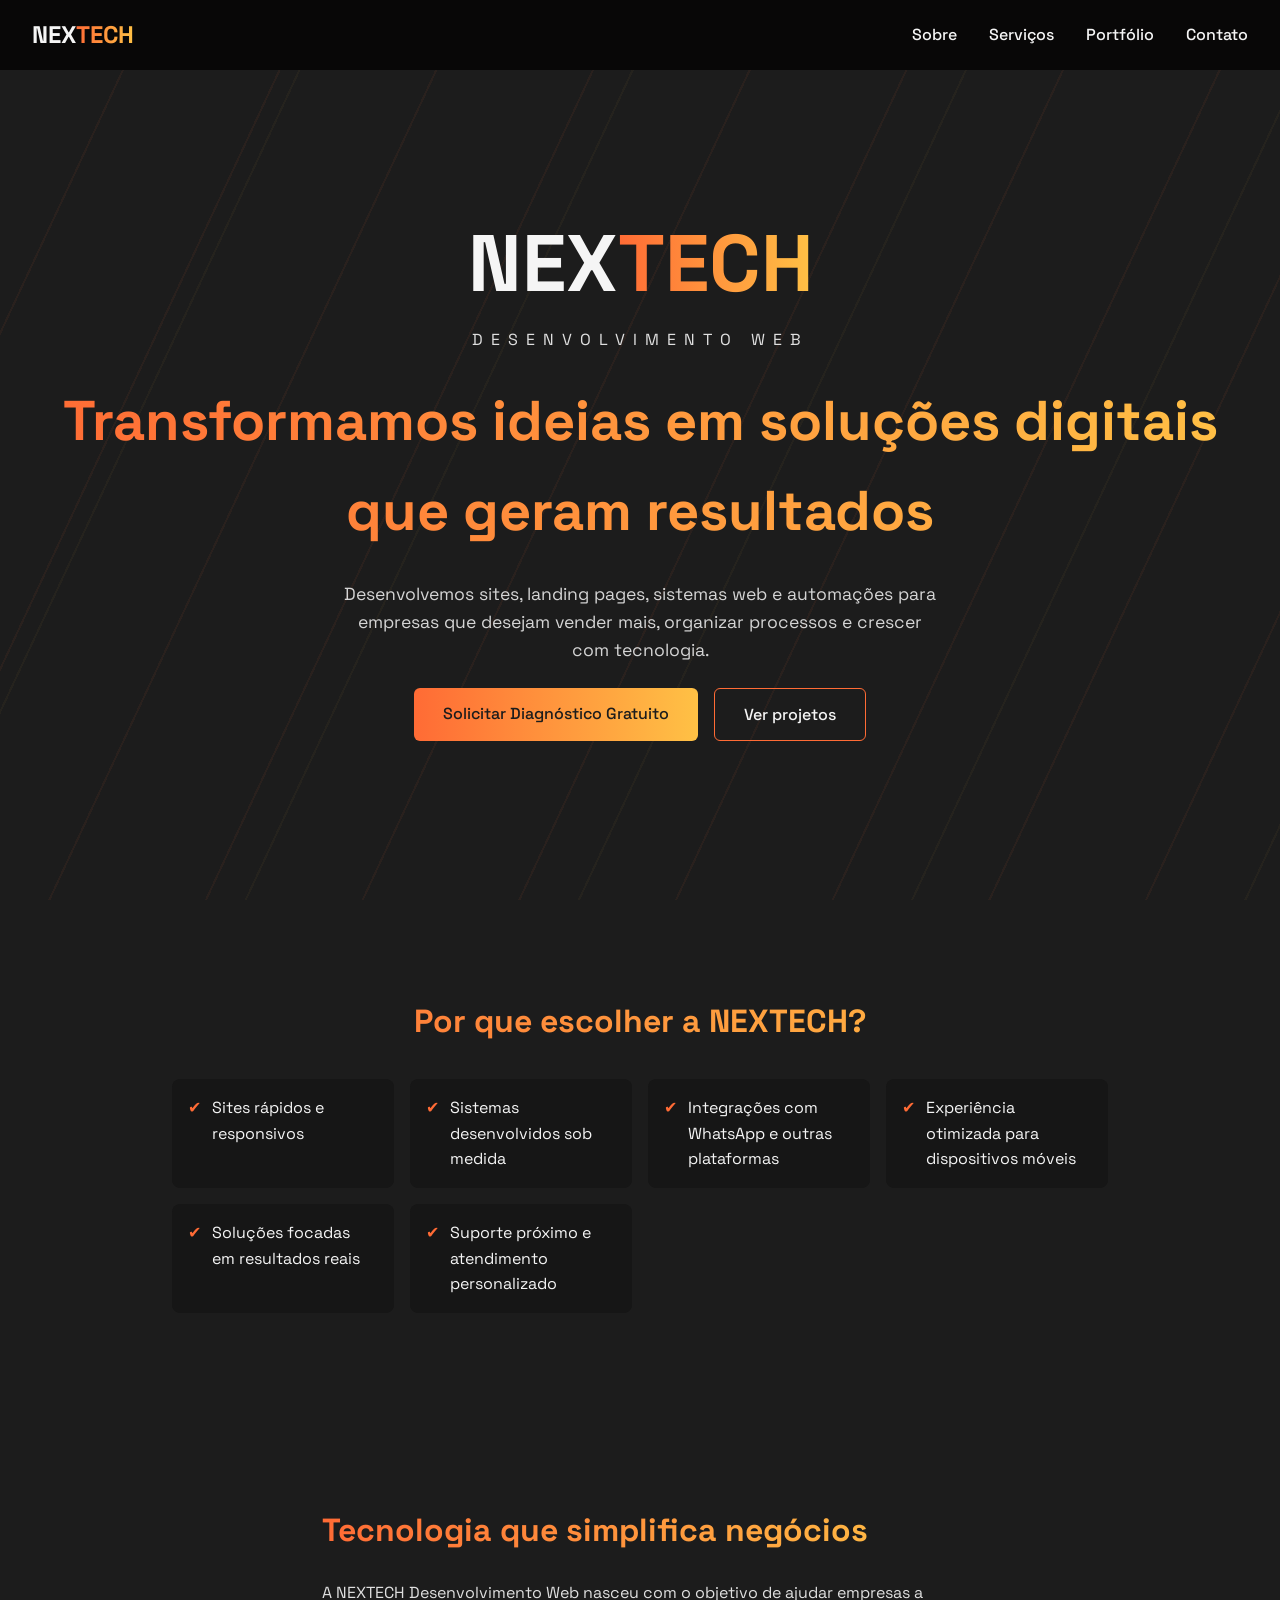
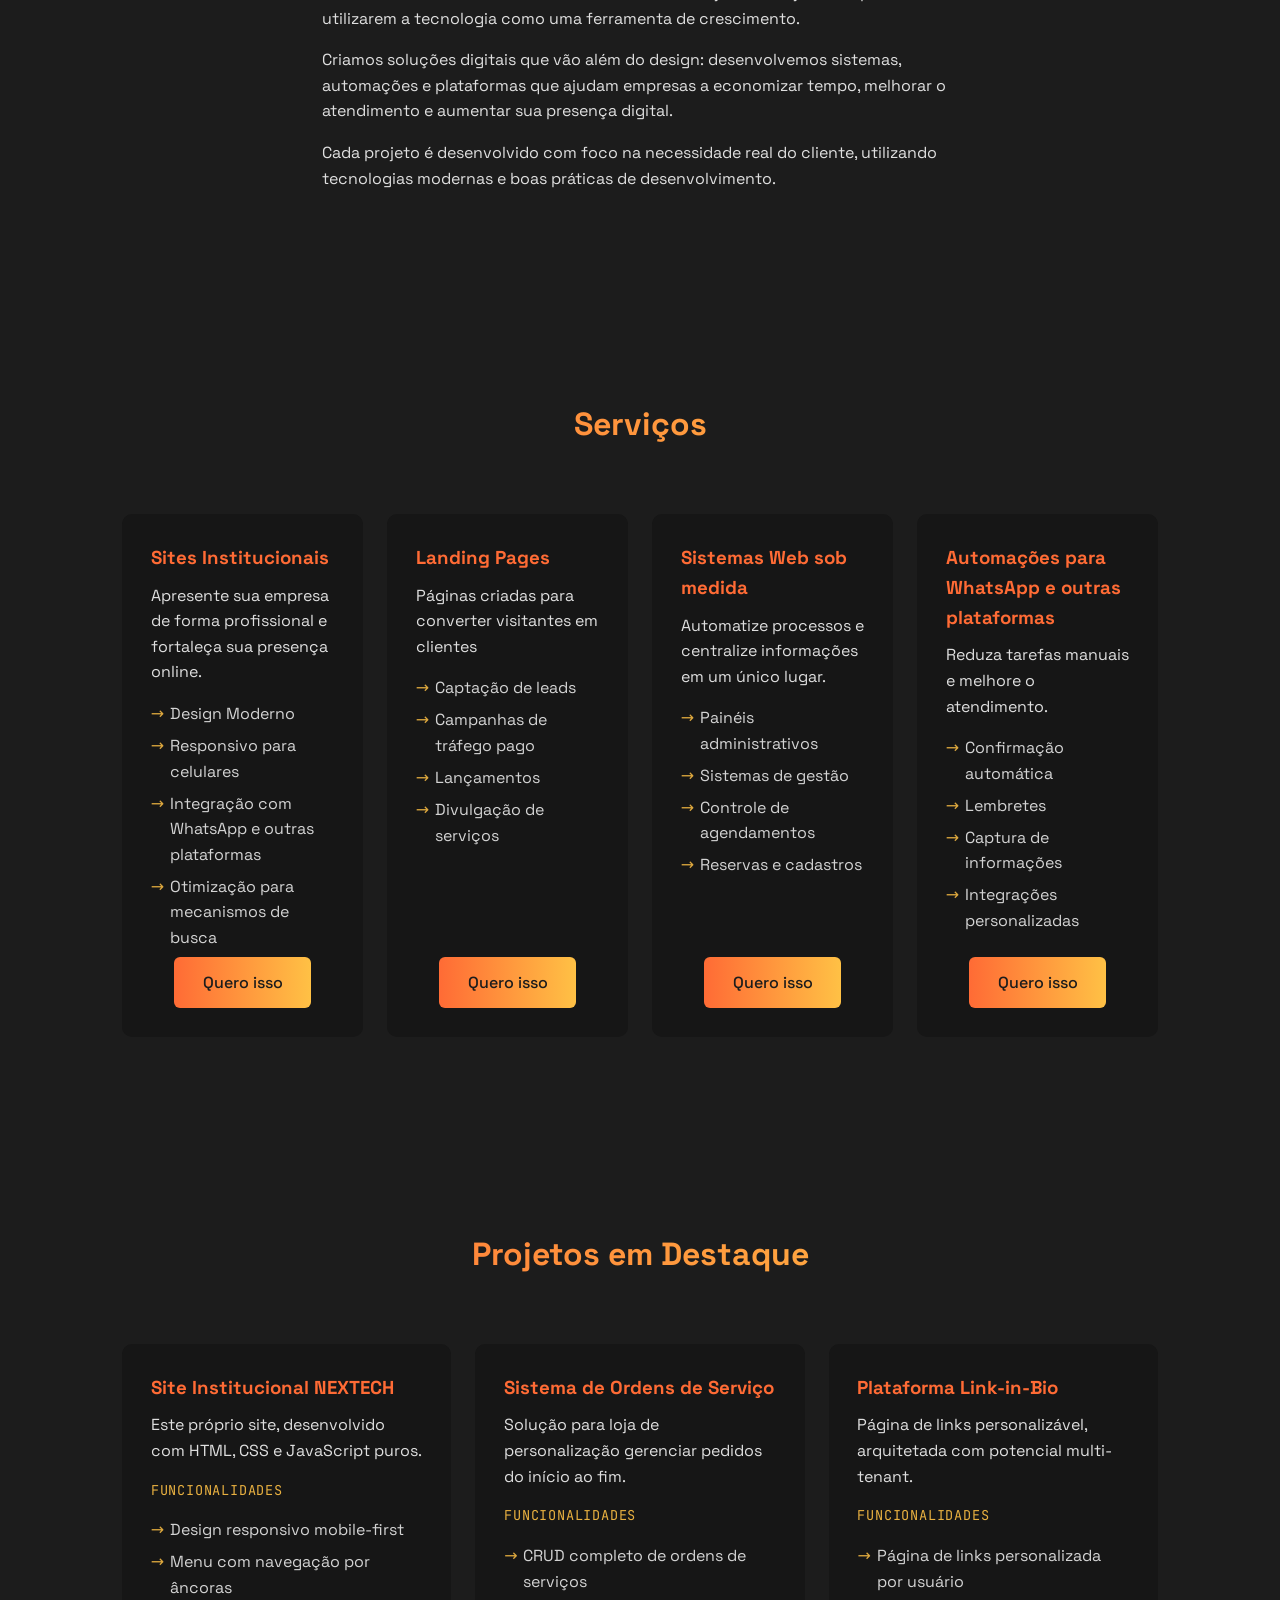
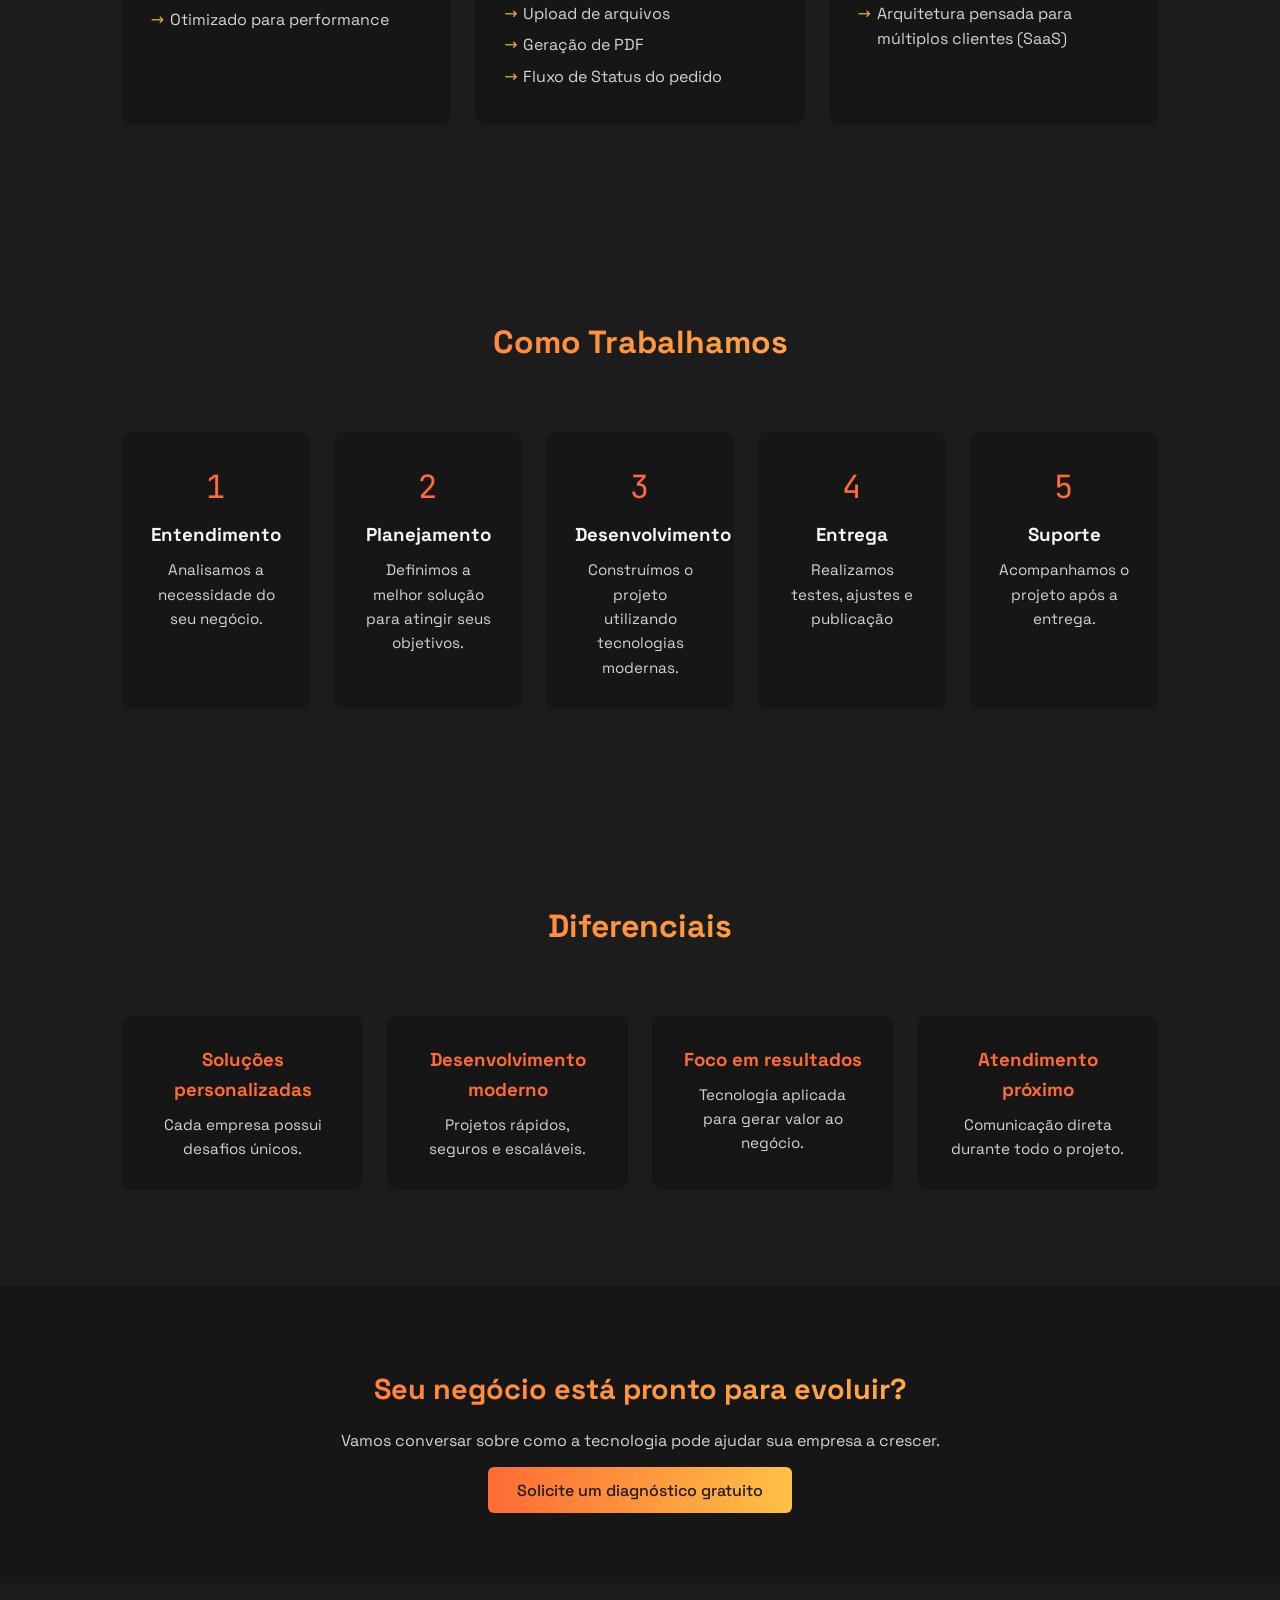
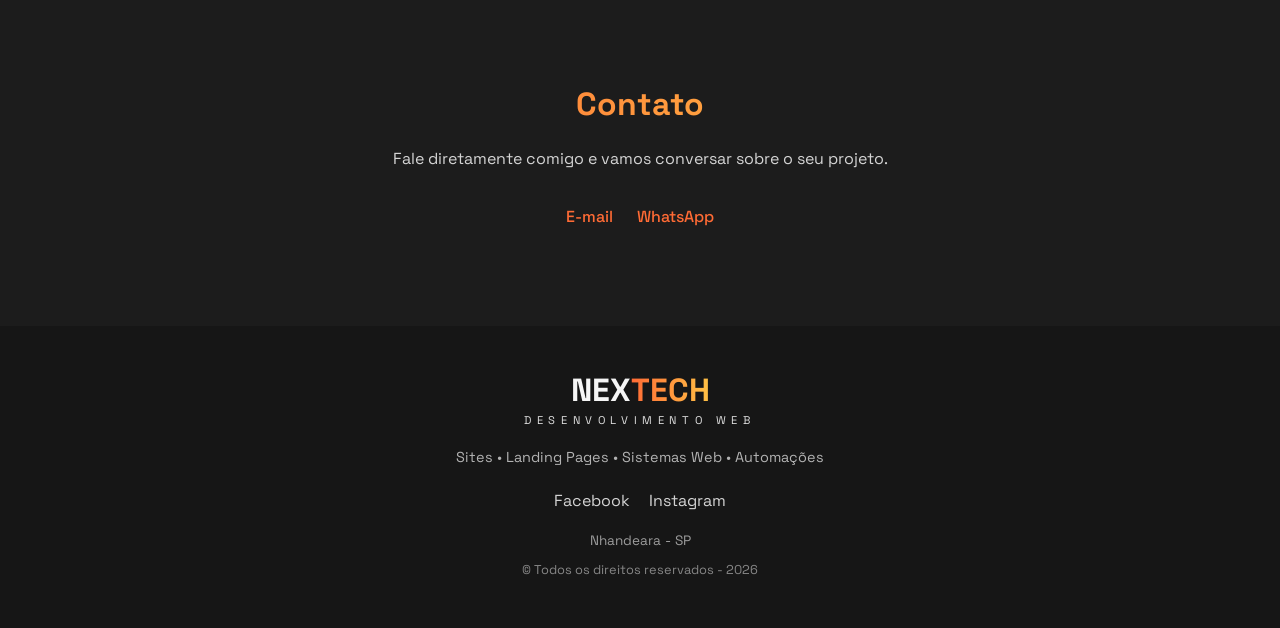
==== site/index.html @ a47fb8a9 "Fontes locais, publica só a pasta site/ e adiciona security.txt - Space Grotesk e JetBrains Mono ser" ====
<!doctype html>
<html lang="pt-br">
  <head>
    <meta charset="UTF-8" />
    <meta name="viewport" content="width=device-width, initial-scale=1.0" />
    <link rel="preload" href="fonts/space-grotesk-latin-400-normal.woff2" as="font" type="font/woff2" crossorigin />
    <link rel="preload" href="fonts/space-grotesk-latin-700-normal.woff2" as="font" type="font/woff2" crossorigin />
    <link rel="stylesheet" href="index.css" />
    <title>NEXTECH - Desenvolvimento Web</title>
  </head>
  <body>
    <header>
      <nav>
        <a href="#hero" class="logo">
          <span class="marca-nex">NEX</span><span class="marca-tech">TECH</span>
        </a>
        <ul class="nav-menu">
          <li><a href="#sobre">Sobre</a></li>
          <li><a href="#servicos">Serviços</a></li>
          <li><a href="#portfolio">Portfólio</a></li>
          <li><a href="#contato">Contato</a></li>
        </ul>
        <button class="menu-toggle" aria-label="Abrir menu">
          <span></span>
          <span></span>
          <span></span>
        </button>
      </nav>
    </header>
    <main>
      <section id="hero">
        <p class="marca"><span class="marca-nex">NEX</span><span class="marca-tech">TECH</span></p>
        <p class="marca-sub">DESENVOLVIMENTO WEB</p>
        <h1>Transformamos ideias em soluções digitais que geram resultados</h1>
        <p class="subtitle">
          Desenvolvemos sites, landing pages, sistemas web e automações para empresas que desejam
          vender mais, organizar processos e crescer com tecnologia.
        </p>
        <div class="hero-cta">
          <a href="#contato" class="btn btn-primary">Solicitar Diagnóstico Gratuito</a>
          <a href="#portfolio" class="btn btn-secondary">Ver projetos</a>
        </div>
      </section>

      <section id="credibilidade">
        <h2>Por que escolher a NEXTECH?</h2>
        <ul class="credibilidade-lista">
          <li>Sites rápidos e responsivos</li>
          <li>Sistemas desenvolvidos sob medida</li>
          <li>Integrações com WhatsApp e outras plataformas</li>
          <li>Experiência otimizada para dispositivos móveis</li>
          <li>Soluções focadas em resultados reais</li>
          <li>Suporte próximo e atendimento personalizado</li>
        </ul>
      </section>

      <section id="sobre">
        <h2>Tecnologia que simplifica negócios</h2>
        <p>
          A NEXTECH Desenvolvimento Web nasceu com o objetivo de ajudar empresas a utilizarem a tecnologia
          como uma ferramenta de crescimento.
        </p>
        <p>
          Criamos soluções digitais que vão além do design: desenvolvemos sistemas, automações e
          plataformas que ajudam empresas a economizar tempo, melhorar o atendimento e aumentar sua
          presença digital.
        </p>
        <p>
          Cada projeto é desenvolvido com foco na necessidade real do cliente, utilizando
          tecnologias modernas e boas práticas de desenvolvimento.
        </p>
      </section>

      <section id="servicos">
        <h2>Serviços</h2>

        <div class="servico-card">
          <h3>Sites Institucionais</h3>
          <p>Apresente sua empresa de forma profissional e fortaleça sua presença online.</p>
          <ul>
            <li>Design Moderno</li>
            <li>Responsivo para celulares</li>
            <li>Integração com WhatsApp e outras plataformas</li>
            <li>Otimização para mecanismos de busca</li>
          </ul>
          <a
            href="https://wa.me/5517997565260?text=Olá!%20Quero%20um%20orçamento%20de%20site%20institucional%20para%20minha%20empresa."
            class="btn btn-primary"
            target="_blank"
            rel="noopener noreferrer"
            >Quero isso</a
          >
        </div>

        <div class="servico-card">
          <h3>Landing Pages</h3>
          <p>Páginas criadas para converter visitantes em clientes</p>
          <ul>
            <li>Captação de leads</li>
            <li>Campanhas de tráfego pago</li>
            <li>Lançamentos</li>
            <li>Divulgação de serviços</li>
          </ul>
          <a
            href="https://wa.me/5517997565260?text=Olá!%20Quero%20um%20orçamento%20de%20landing%20page%20para%20minha%20empresa."
            class="btn btn-primary"
            target="_blank"
            rel="noopener noreferrer"
            >Quero isso</a
          >
        </div>

        <div class="servico-card">
          <h3>Sistemas Web sob medida</h3>
          <p>Automatize processos e centralize informações em um único lugar.</p>
          <ul>
            <li>Painéis administrativos</li>
            <li>Sistemas de gestão</li>
            <li>Controle de agendamentos</li>
            <li>Reservas e cadastros</li>
          </ul>
          <a
            href="https://wa.me/5517997565260?text=Olá!%20Quero%20um%20orçamento%20de%20sistema%20web%20sob%20medida%20para%20minha%20empresa."
            class="btn btn-primary"
            target="_blank"
            rel="noopener noreferrer"
            >Quero isso</a
          >
        </div>

        <div class="servico-card">
          <h3>Automações para WhatsApp e outras plataformas</h3>
          <p>Reduza tarefas manuais e melhore o atendimento.</p>
          <ul>
            <li>Confirmação automática</li>
            <li>Lembretes</li>
            <li>Captura de informações</li>
            <li>Integrações personalizadas</li>
          </ul>
          <a
            href="https://wa.me/5517997565260?text=Olá!%20Quero%20um%20orçamento%20de%20automação%20para%20WhatsApp%20para%20minha%20empresa."
            class="btn btn-primary"
            target="_blank"
            rel="noopener noreferrer"
            >Quero isso</a
          >
        </div>
      </section>

      <section id="portfolio">
        <h2>Projetos em Destaque</h2>

        <div class="projeto-card">
          <h3>Site Institucional NEXTECH</h3>
          <p>Este próprio site, desenvolvido com HTML, CSS e JavaScript puros.</p>
          <p class="projeto-funcionalidades-titulo">Funcionalidades</p>
          <ul>
            <li>Design responsivo mobile-first</li>
            <li>Menu com navegação por âncoras</li>
            <li>Otimizado para performance</li>
          </ul>
        </div>
        <div class="projeto-card">
          <h3>Sistema de Ordens de Serviço</h3>
          <p>Solução para loja de personalização gerenciar pedidos do início ao fim.</p>
          <p class="projeto-funcionalidades-titulo">Funcionalidades</p>
          <ul>
            <li>CRUD completo de ordens de serviços</li>
            <li>Upload de arquivos</li>
            <li>Geração de PDF</li>
            <li>Fluxo de Status do pedido</li>
          </ul>
        </div>
        <div class="projeto-card">
          <h3>Plataforma Link-in-Bio</h3>
          <p>Página de links personalizável, arquitetada com potencial multi-tenant.</p>
          <p class="projeto-funcionalidades-titulo">Funcionalidades</p>
          <ul>
            <li>Página de links personalizada por usuário</li>
            <li>Arquitetura pensada para múltiplos clientes (SaaS)</li>
          </ul>
        </div>
      </section>

      <section id="como-trabalhamos">
        <h2>Como Trabalhamos</h2>
        <div class="etapa">
          <span class="etapa-numero">1</span>
          <h3>Entendimento</h3>
          <p>Analisamos a necessidade do seu negócio.</p>
        </div>
        <div class="etapa">
          <span class="etapa-numero">2</span>
          <h3>Planejamento</h3>
          <p>Definimos a melhor solução para atingir seus objetivos.</p>
        </div>
        <div class="etapa">
          <span class="etapa-numero">3</span>
          <h3>Desenvolvimento</h3>
          <p>Construímos o projeto utilizando tecnologias modernas.</p>
        </div>
        <div class="etapa">
          <span class="etapa-numero">4</span>
          <h3>Entrega</h3>
          <p>Realizamos testes, ajustes e publicação</p>
        </div>
        <div class="etapa">
          <span class="etapa-numero">5</span>
          <h3>Suporte</h3>
          <p>Acompanhamos o projeto após a entrega.</p>
        </div>
      </section>

      <section id="diferenciais">
        <h2>Diferenciais</h2>

        <div class="diferencial-card">
          <h3>Soluções personalizadas</h3>
          <p>Cada empresa possui desafios únicos.</p>
        </div>
        <div class="diferencial-card">
          <h3>Desenvolvimento moderno</h3>
          <p>Projetos rápidos, seguros e escaláveis.</p>
        </div>
        <div class="diferencial-card">
          <h3>Foco em resultados</h3>
          <p>Tecnologia aplicada para gerar valor ao negócio.</p>
        </div>
        <div class="diferencial-card">
          <h3>Atendimento próximo</h3>
          <p>Comunicação direta durante todo o projeto.</p>
        </div>
      </section>

      <section id="cta-final">
        <h2>Seu negócio está pronto para evoluir?</h2>
        <p>Vamos conversar sobre como a tecnologia pode ajudar sua empresa a crescer.</p>
        <a href="#contato" class="btn btn-primary">Solicite um diagnóstico gratuito</a>
      </section>

      <section id="contato">
        <h2>Contato</h2>
        <p>Fale diretamente comigo e vamos conversar sobre o seu projeto.</p>
        <ul class="contato-lista">
          <li><a href="mailto:nextechwebstudio@gmail.com">E-mail</a></li>
          <li>
            <a
              href="https://wa.me/5517997565260?text=Olá!%20Vim%20do%20site%20da%20NEXTECH%20e%20gostaria%20de%20um%20orçamento."
              >WhatsApp</a
            >
          </li>
        </ul>
      </section>
    </main>
    <footer>
      <p class="footer-marca">
        <span class="marca-nex">NEX</span><span class="marca-tech">TECH</span>
      </p>
      <p class="marca-sub">DESENVOLVIMENTO WEB</p>
      <p class="footer-tagline">Sites &bull; Landing Pages &bull; Sistemas Web &bull; Automações</p>
      <ul class="footer-redes">
        <li><a href="https://www.facebook.com/share/1C4meRafsn/">Facebook</a></li>
        <li><a href="https://www.instagram.com/nextech.webstudio/">Instagram</a></li>
      </ul>
      <p class="footer-localizacao">Nhandeara - SP</p>
      <p>&copy; Todos os direitos reservados - 2026</p>
    </footer>
    <script src="index.js"></script>
  </body>
</html>
---- site/index.css ----
/* Fontes hospedadas no próprio site (licença OFL em fonts/) */
@font-face {
  font-family: 'Space Grotesk';
  font-style: normal;
  font-weight: 400;
  font-display: swap;
  src: url('fonts/space-grotesk-latin-400-normal.woff2') format('woff2');
}

@font-face {
  font-family: 'Space Grotesk';
  font-style: normal;
  font-weight: 500;
  font-display: swap;
  src: url('fonts/space-grotesk-latin-500-normal.woff2') format('woff2');
}

@font-face {
  font-family: 'Space Grotesk';
  font-style: normal;
  font-weight: 700;
  font-display: swap;
  src: url('fonts/space-grotesk-latin-700-normal.woff2') format('woff2');
}

@font-face {
  font-family: 'JetBrains Mono';
  font-style: normal;
  font-weight: 400;
  font-display: swap;
  src: url('fonts/jetbrains-mono-latin-400-normal.woff2') format('woff2');
}

@font-face {
  font-family: 'JetBrains Mono';
  font-style: normal;
  font-weight: 500;
  font-display: swap;
  src: url('fonts/jetbrains-mono-latin-500-normal.woff2') format('woff2');
}

* {
  margin: 0;
  padding: 0;
  box-sizing: border-box;
}

:root {
  --bg: #1c1c1c;
  --bg-dark: rgba(18, 18, 18 , 0.55);
  --text: #f5f5f5;
  --laranja: #ff6b35;
  --dourado: #ffc145;
  --gradiente: linear-gradient(90deg, var(--laranja), var(--dourado));
}

body {
  background-color: var(--bg);
  color: var(--text);
  font-family: 'Space Grotesk', system-ui, sans-serif;
  line-height: 1.6;
  background-image:
    repeating-linear-gradient(
      115deg,
      transparent 0px,
      transparent 140px,
      rgba(255, 107, 53, 0.06) 140px,
      rgba(255, 107, 53, 0.06) 142px
    ),
    repeating-linear-gradient(
      115deg,
      transparent 0px,
      transparent 300px,
      rgba(255, 193, 69, 0.04) 300px,
      rgba(255, 193, 69, 0.04) 302px
  );
  background-attachment: fixed;
}

h1, h2 {
  font-family: 'Space Grotesk', sans-serif;
  font-weight: 700;
  background: var(--gradiente);
  -webkit-background-clip: text;
  background-clip: text;
  color: transparent;
}

h3 {
  font-family: 'Space Grotesk', sans-serif;
  font-weight: 700;
}

.eyebrow,
.etapa-numero {
  font-family: 'JetBrains Mono', monospace;
  letter-spacing: 0.05em;
}

header {
  position: fixed;
  top: 0;
  left: 0;
  width: 100%;
  background-color: #080707;
  z-index: 1000;
}

nav {
  display: flex;
  align-items: center;
  justify-content: space-between;
  padding: 1rem 2rem;
  position: relative;
}

.logo {
  font-family: 'Space Grotesk', sans-serif;
  font-size: 1.5rem;
  font-weight: 700;
  color: var(--text);
  text-decoration: none;
}

.nav-menu {
  display: flex;
  gap: 2rem;
  list-style: none;
}

.nav-menu a {
  color: var(--text);
  text-decoration: none;
  font-weight: 500;
}

.menu-toggle {
  display: none;
}

#hero {
  min-height: 100vh;
  display: flex;
  flex-direction: column;
  justify-content: center;
  align-items: center;
  text-align: center;
  padding: 8rem 2rem 4rem;
  gap: 1.5rem;
}

#hero h1 {
  font-size: clamp(2rem, 5vw, 3.5rem);
  font-weight: 700;
}

#hero .subtitle {
  max-width: 600px;
  font-size: 1.1rem;
  opacity: 0.85;
}

.hero-cta {
  display: flex;
  gap: 1rem;
  flex-wrap: wrap;
  justify-content: center;
}

.btn-primary {
  background: var(--gradiente);
  color: var(--bg);
}

.btn-secondary {
  border: 1px solid var(--laranja);
  color: var(--text);
}

.btn {
  padding: 0.8rem 1.8rem;
  border-radius: 6px;
  text-decoration: none;
  font-weight: 500;
  transition: transform 0.2s ease;
}

.btn:hover {
  transform: translateY(-2px);
}

#credibilidade {
  padding: 6rem 2rem;
  max-width: 1000px;
  margin: 0 auto;
  text-align: center;
}

#credibilidade h2 {
  font-size: 2rem;
  margin-bottom: 2rem;
}

.credibilidade-lista {
  list-style: none;
  display: grid;
  grid-template-columns: repeat(auto-fit, minmax(220px, 1fr));
  gap: 1rem;
  text-align: left;
}

.credibilidade-lista li {
  background-color: var(--bg-dark);
  padding: 1rem 1.2rem 1rem 2.5rem;
  border-radius: 8px;
  position: relative;
}

.credibilidade-lista li::before {
  content: '\2714';
  color: var(--laranja);
  position: absolute;
  left: 1rem;
  top: 1rem;
}

#sobre {
  padding: 6rem 2rem;
  max-width: 700px;
  margin: 0 auto;
}

#sobre h2 {
  font-size: 2rem;
  margin-bottom: 1.5rem;
}

#sobre p {
  margin-bottom: 1rem;
  opacity: 0.9;
}

#servicos {
  padding: 6rem 2rem;
  max-width: 1100px;
  margin: 0 auto;
  text-align: center;
  display: grid;
  grid-template-columns: repeat(auto-fit, minmax(240px, 1fr));
  gap: 1.5rem;
}

#servicos h2 {
  font-size: 2rem;
  margin-bottom: 2.5rem;
  grid-column: 1 / -1;
}

.servico-card {
  background-color: var(--bg-dark);
  border-radius: 10px;
  padding: 1.8rem;
  text-align: left;
  display: flex;
  flex-direction: column;
}

.servico-card .btn{
  margin-top: auto;
  align-self: center;
}

.servico-card h3 {
  color: var(--laranja);
  margin-bottom: 0.6rem;
}

.servico-card p {
  margin-bottom: 1rem;
  opacity: 0.9;
}

.servico-card ul {
  list-style: none;
}

.servico-card li {
  padding-left: 1.2rem;
  position: relative;
  margin-bottom: 0.4rem;
  opacity: 0.85;
}

.servico-card li::before {
  content: '\2192';
  color: var(--dourado);
  position: absolute;
  left: 0;
}

#portfolio {
  padding: 6rem 2rem;
  max-width: 1100px;
  margin: 0 auto;
  text-align: center;
  display: grid;
  grid-template-columns: repeat(auto-fit, minmax(260px, 1fr));
  gap: 1.5rem;
}

#portfolio h2 {
  font-size: 2rem;
  margin-bottom: 2.5rem;
  grid-column: 1 / -1;
}

.projeto-card {
  background-color: var(--bg-dark);
  border-radius: 10px;
  padding: 1.8rem;
  text-align: left;
}

.projeto-card h3 {
  color: var(--laranja);
  margin-bottom: 0.6rem;
}

.projeto-card p {
  margin-bottom: 1rem;
  opacity: 0.9;
}

.projeto-funcionalidades-titulo {
  font-family: 'JetBrains Mono', monospace;
  font-size: 0.85rem;
  letter-spacing: 0.05rem;
  color: var(--dourado);
  margin-bottom: 0.5rem;
  text-transform: uppercase;
}

.projeto-card ul {
  list-style: none;
}

.projeto-card li {
  padding-left: 1.2rem;
  position: relative;
  margin-bottom: 0.4rem;
  opacity: 0.85;
}

.projeto-card li::before {
  content: '\2192';
  color: var(--dourado);
  position: absolute;
  left: 0;
}

#como-trabalhamos {
  padding: 6rem 2rem;
  max-width: 1100px;
  margin: 0 auto;
  text-align: center;
  display: grid;
  grid-template-columns: repeat(auto-fit, minmax(180px, 1fr));
  gap: 1.5rem;
}

#como-trabalhamos h2 {
  font-size: 2rem;
  margin-bottom: 2.5rem;
  grid-column: 1 / -1;
}

.etapa {
  background-color: var(--bg-dark);
  border-radius: 10px;
  padding: 1.8rem;
}

.etapa-numero {
  display: block;
  font-size: 2rem;
  color: var(--laranja);
  margin-bottom: 0.5rem;
}

.etapa h3 {
  margin-bottom: 0.5rem;
}

.etapa p {
  opacity: 0.85;
  font-size: 0.95rem;
}

#diferenciais {
  padding: 6rem 2rem;
  max-width: 1100px;
  margin: 0 auto;
  text-align: center;
  display: grid;
  grid-template-columns: repeat(auto-fit, minmax(220px, 1fr));
  gap: 1.5rem;
}

#diferenciais h2 {
  font-size: 2rem;
  margin-bottom: 2.5rem;
  grid-column: 1 / -1;
}

.diferencial-card {
  background-color: var(--bg-dark);
  border-radius: 10px;
  padding: 1.8rem;
}

.diferencial-card h3 {
  color: var(--laranja);
  margin-bottom: 0.5rem;
}

.diferencial-card p {
  opacity: 0.85;
  font-size: 0.95rem;
}

#cta-final {
  padding: 5rem 2rem;
  text-align: center;
  background-color: var(--bg-dark);
}

#cta-final h2 {
  font-size: 1.8rem;
  margin-bottom: 1rem;
}

#cta-final p {
  opacity: 0.85;
  margin-bottom: 1.5rem;
}

#contato {
  padding: 6rem 2rem;
  max-width: 700px;
  margin: 0 auto;
  text-align: center;
}

#contato h2 {
  font-size: 2rem;
  margin-bottom: 1rem;
}

#contato p {
  opacity: 0.85;
  margin-bottom: 2rem;
}

.contato-lista {
  list-style: none;
  display: flex;
  gap: 1.5rem;
  justify-content: center;
  flex-wrap: wrap;
}

.contato-lista a {
  color: var(--laranja);
  text-decoration: none;
  font-weight: 500;
  border-bottom: 1px solid transparent;
  transition: border-color 0.2s ease;
}

.contato-lista a:hover {
  border-color: var(--laranja);
}

footer {
  padding: 3rem 2rem;
  background-color: var(--bg-dark);
  text-align: center;
}

.footer-marca {
  font-family: 'Space Grotesk', sans-serif;
  font-size: 2rem;
  font-weight: 700;
  line-height: 1;
  margin-bottom: 0.4rem;
}

footer .marca-sub {
  font-size: 0.7rem;
  letter-spacing: 0.35rem;
  margin-bottom: 1rem;
}

.footer-tagline {
  opacity: 0.7;
  font-size: 0.9rem;
  margin-bottom: 1.2rem;
}

.footer-redes {
  list-style: none;
  display: flex;
  gap: 1.2rem;
  justify-content: center;
  margin-bottom: 1rem;
}

.footer-redes a {
  color: var(--text);
  text-decoration: none;
  opacity: 0.85;
}

.footer-redes a:hover {
  opacity: 1;
  color: var(--laranja);
}

.footer-localizacao {
  opacity: 0.6;
  font-size: 0.85rem;
  margin-bottom: 0.5rem;
}

footer p:last-child {
  opacity: 0.5;
  font-size: 0.8rem;
}

@media (max-width: 768px) {
  .nav-menu {
    display: none;
    position: absolute;
    top: 100%;
    left: 0;
    width: 100%;
    background-color: #121212;
    flex-direction: column;
    align-items: center;
    padding: 1.5rem 0;
    gap: 1.5rem;
  }

  .nav-menu.active {
    display: flex;
  }

  .menu-toggle {
    display: flex;
    flex-direction: column;
    justify-content: center;
    gap: 5px;
    background: none;
    border: none;
    cursor: pointer;
    padding: 0.5rem;
  }

  .menu-toggle span {
    width: 25px;
    height: 3px;
    background-color: var(--text);
    border-radius: 2px;
  }
}

.marca {
  font-family: 'Space Grotesk', sans-serif;
  font-weight: 700;
  font-size: clamp(2.5rem, 8vw, 5rem);
  line-height: 1;
}

.marca-nex {
  color: var(--text);
}

.marca-tech {
  background: var(--gradiente);
  -webkit-background-clip: text;
  background-clip: text;
  color: transparent;
}

.marca-sub {
  font-size: clamp(0.7rem, 2vw, 1rem);
  letter-spacing: 0.5em;
  opacity: 0.9;
}
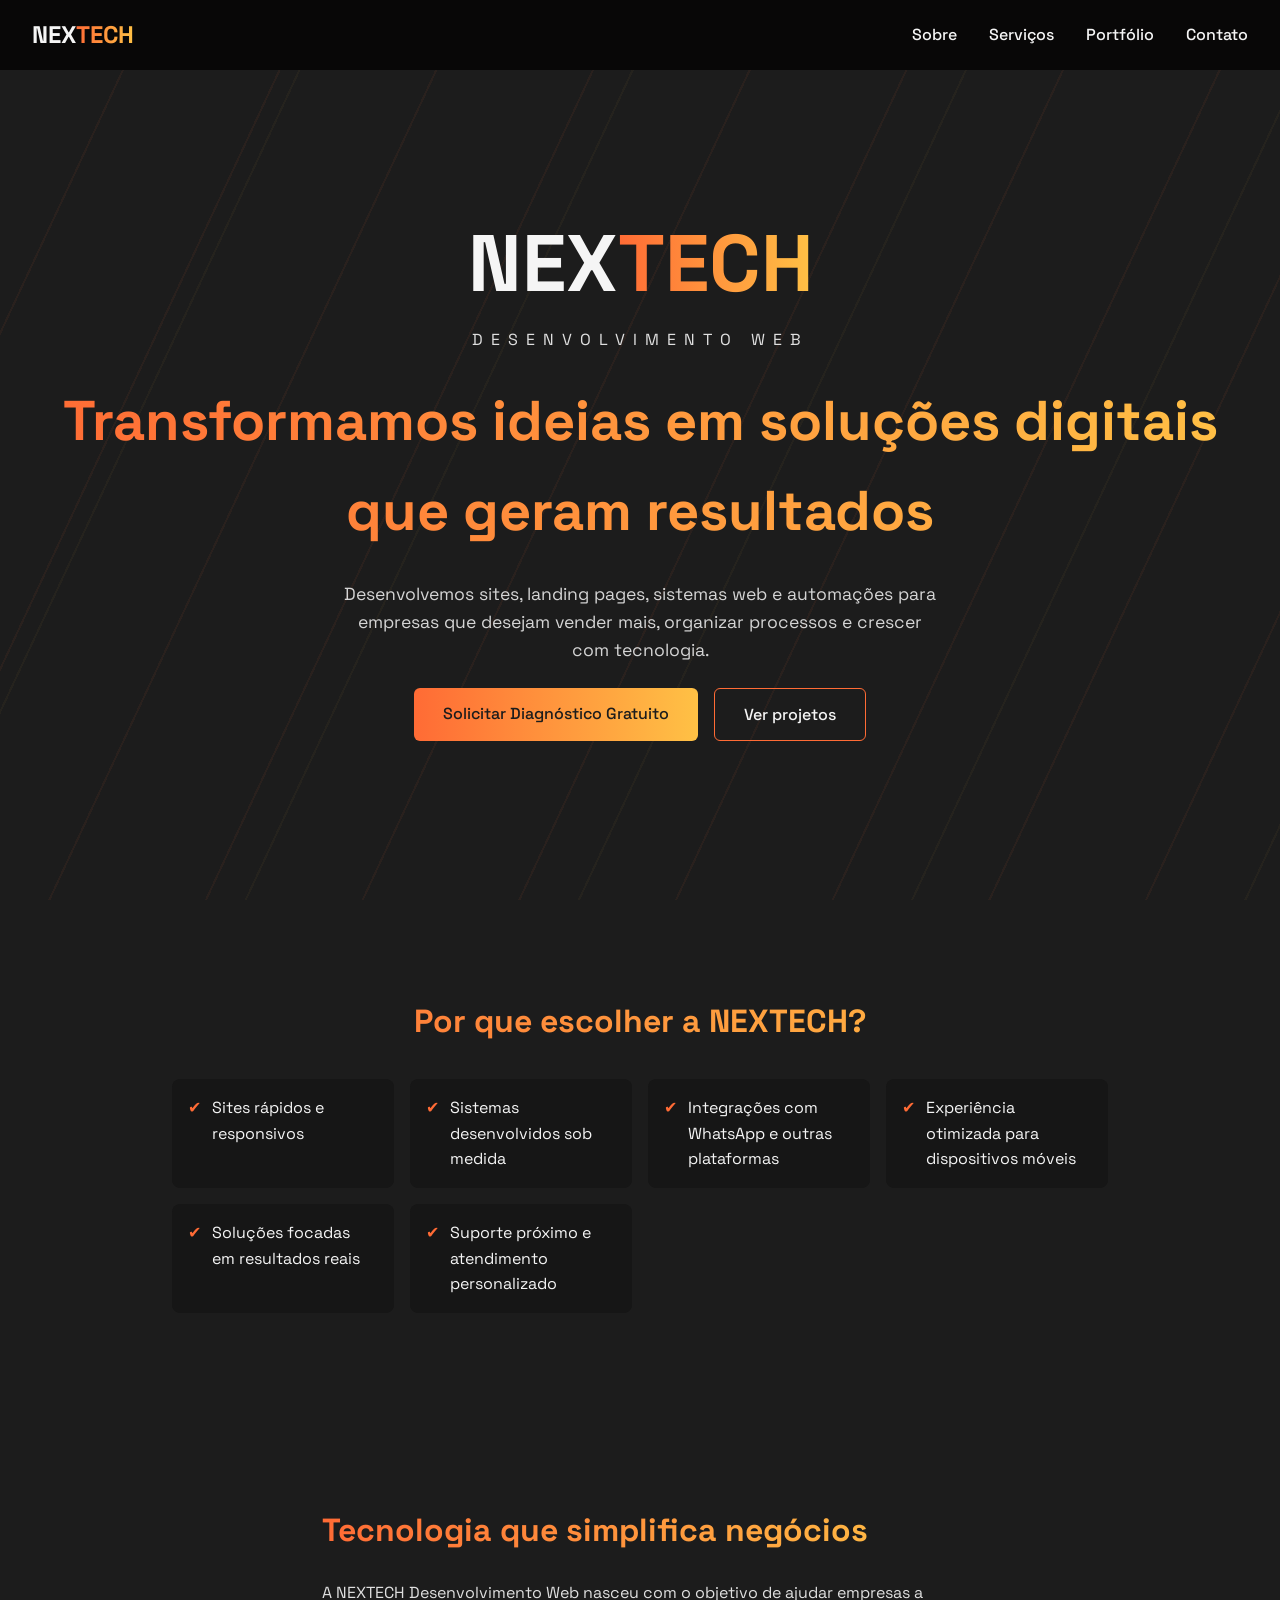
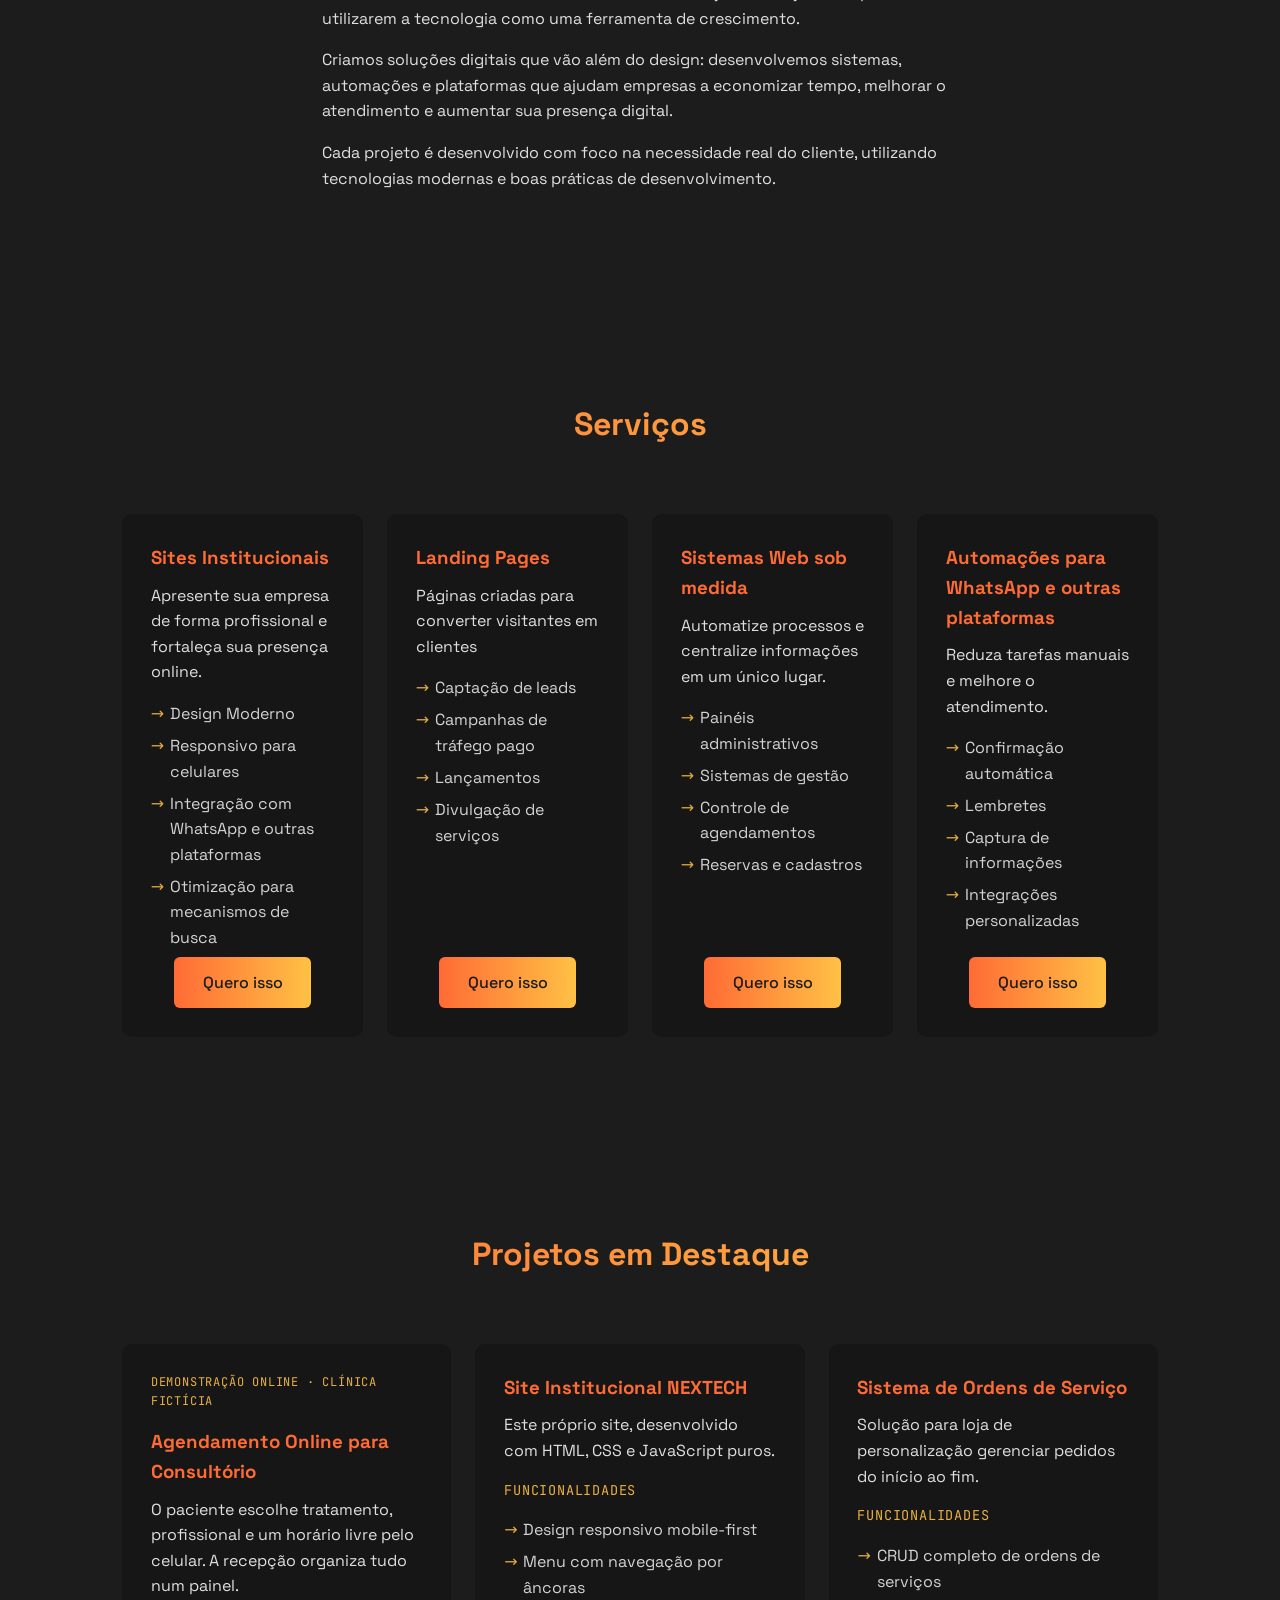
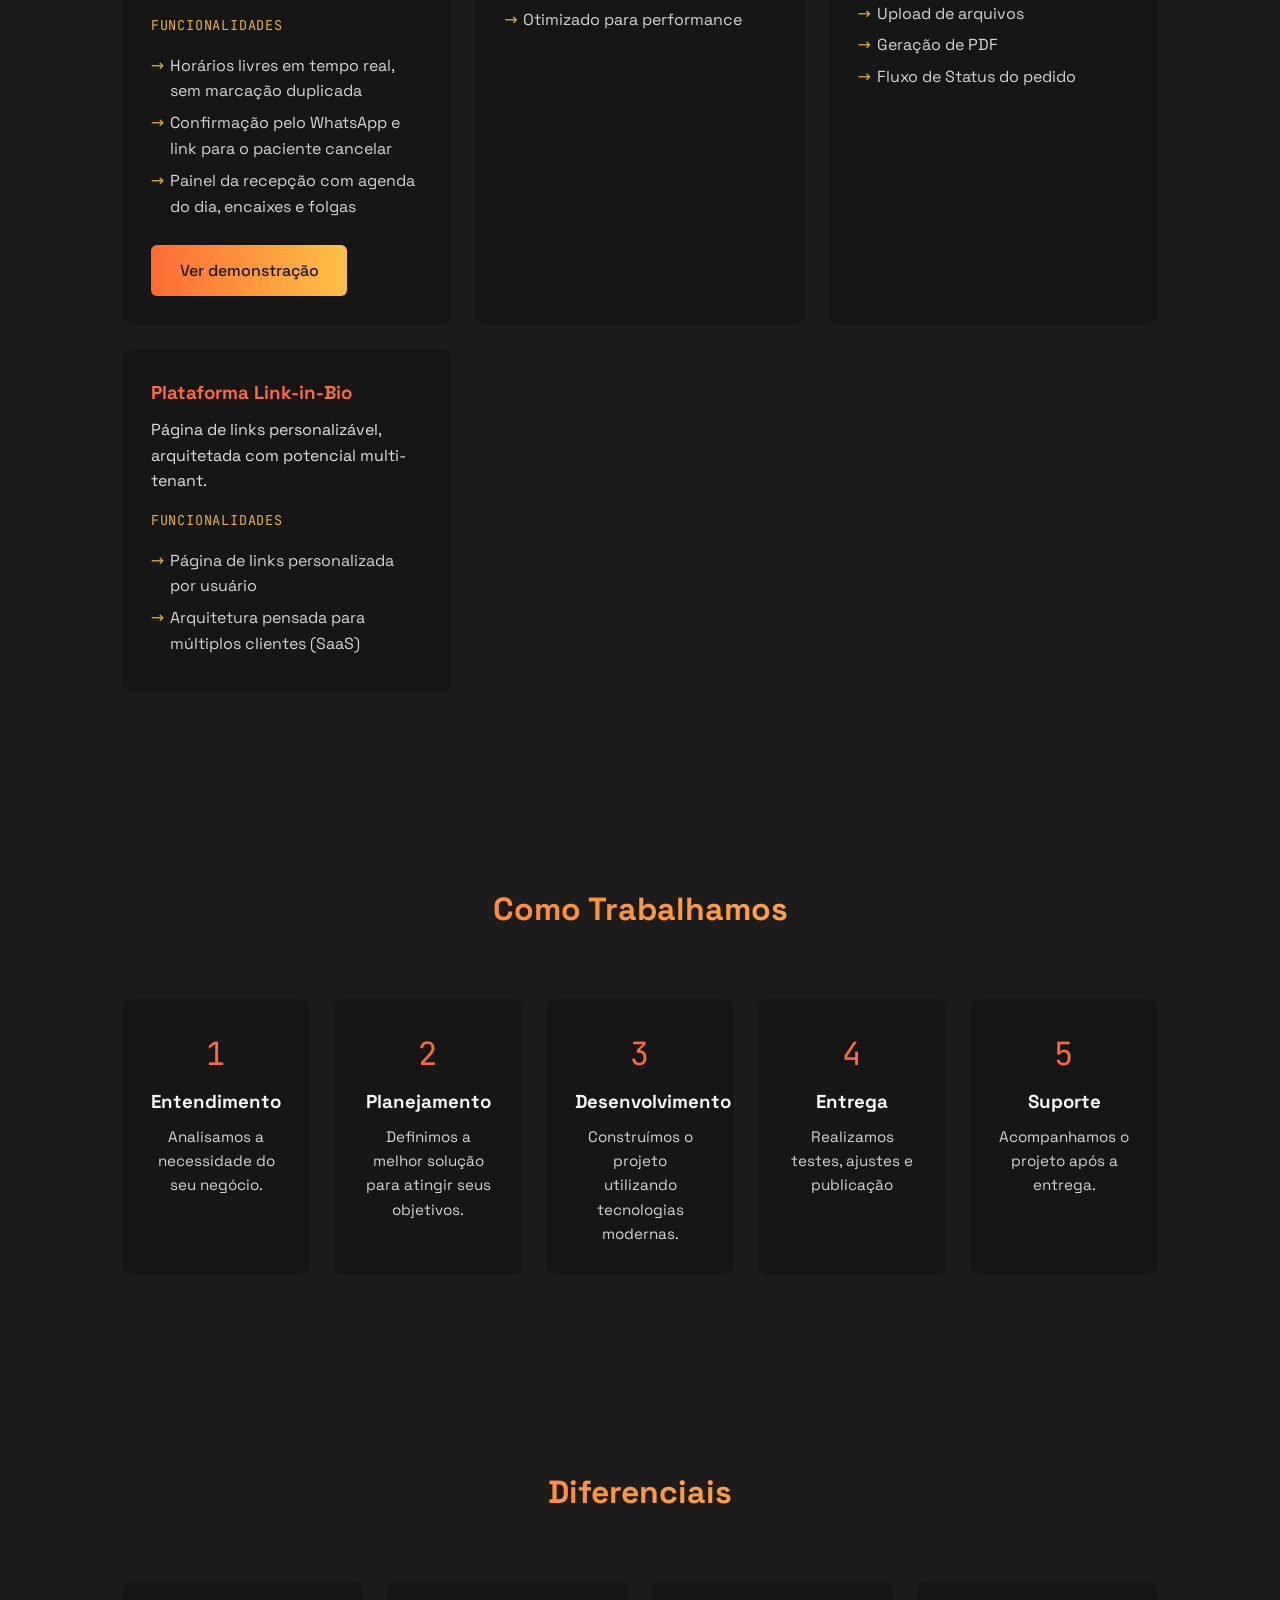
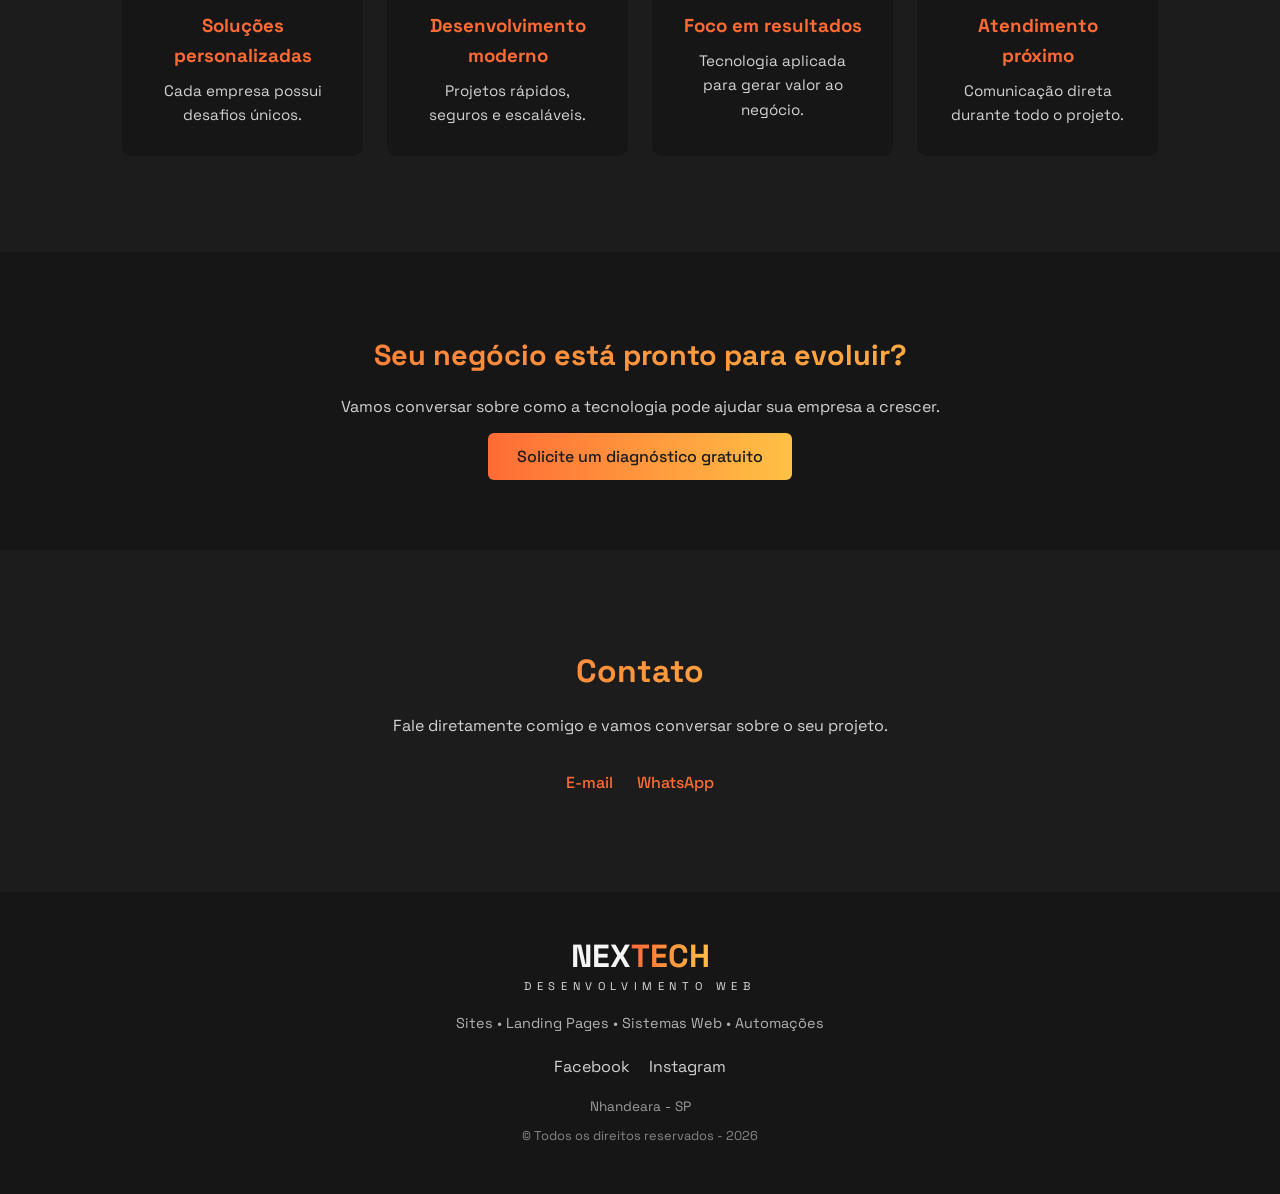
==== commit 39bcaab2: "Portfólio: card da demo de agendamento online para consultório Co-Authored-By: Claude Opus 5.5 <nore" ====
--- a/site/index.html
+++ b/site/index.html
@@ -151,6 +151,25 @@
         <h2>Projetos em Destaque</h2>
 
         <div class="projeto-card">
+          <p class="projeto-selo">Demonstração online · clínica fictícia</p>
+          <h3>Agendamento Online para Consultório</h3>
+          <p>O paciente escolhe tratamento, profissional e um horário livre pelo celular. A recepção organiza tudo num painel.</p>
+          <p class="projeto-funcionalidades-titulo">Funcionalidades</p>
+          <ul>
+            <li>Horários livres em tempo real, sem marcação duplicada</li>
+            <li>Confirmação pelo WhatsApp e link para o paciente cancelar</li>
+            <li>Painel da recepção com agenda do dia, encaixes e folgas</li>
+          </ul>
+          <a
+            href="https://nextech-demo-agendamento.netlify.app"
+            class="btn btn-primary"
+            target="_blank"
+            rel="noopener noreferrer"
+            >Ver demonstração</a
+          >
+        </div>
+
+        <div class="projeto-card">
           <h3>Site Institucional NEXTECH</h3>
           <p>Este próprio site, desenvolvido com HTML, CSS e JavaScript puros.</p>
           <p class="projeto-funcionalidades-titulo">Funcionalidades</p>
--- a/site/index.css
+++ b/site/index.css
@@ -319,6 +319,25 @@
   border-radius: 10px;
   padding: 1.8rem;
   text-align: left;
+  display: flex;
+  flex-direction: column;
+}
+
+.projeto-card .btn {
+  margin-top: auto;
+  align-self: flex-start;
+}
+
+.projeto-card ul + .btn {
+  margin-top: 1.2rem;
+}
+
+.projeto-selo {
+  font-family: 'JetBrains Mono', monospace;
+  font-size: 0.75rem;
+  letter-spacing: 0.05rem;
+  text-transform: uppercase;
+  color: var(--dourado);
 }
 
 .projeto-card h3 {
